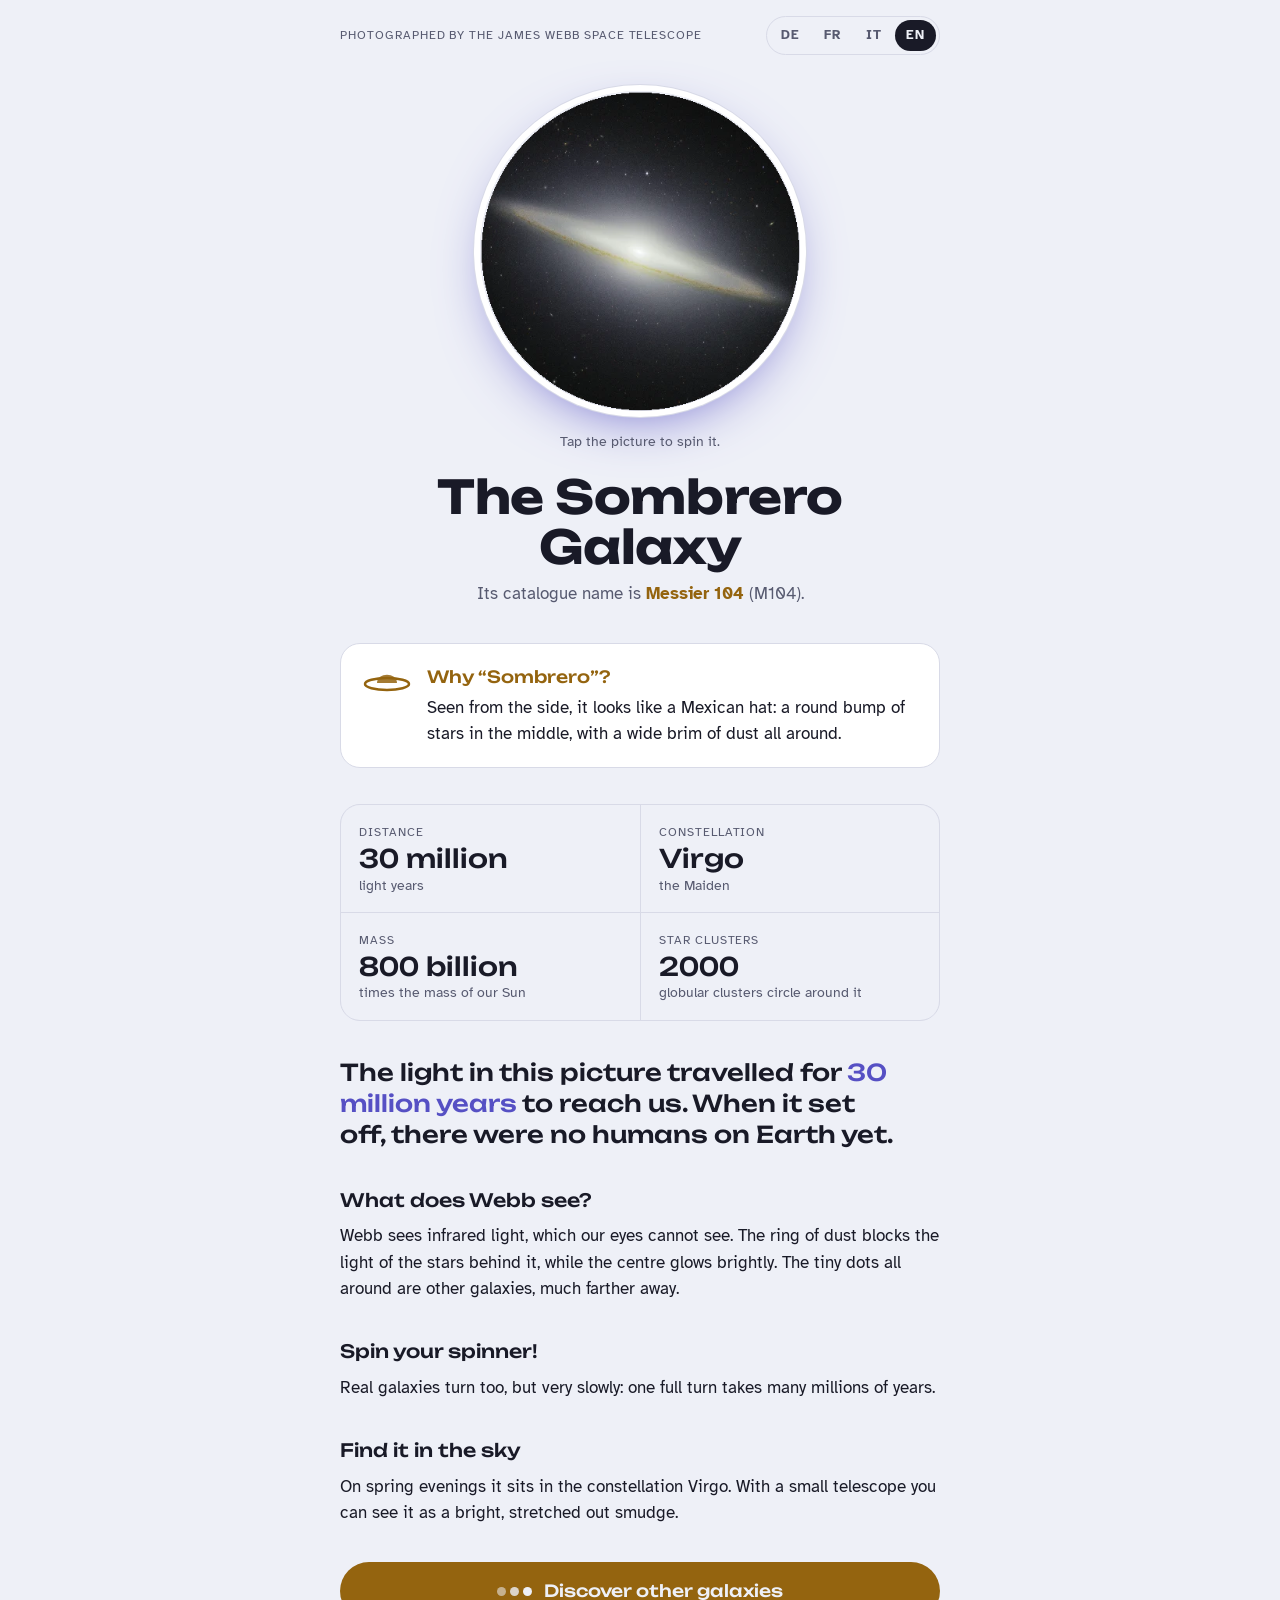
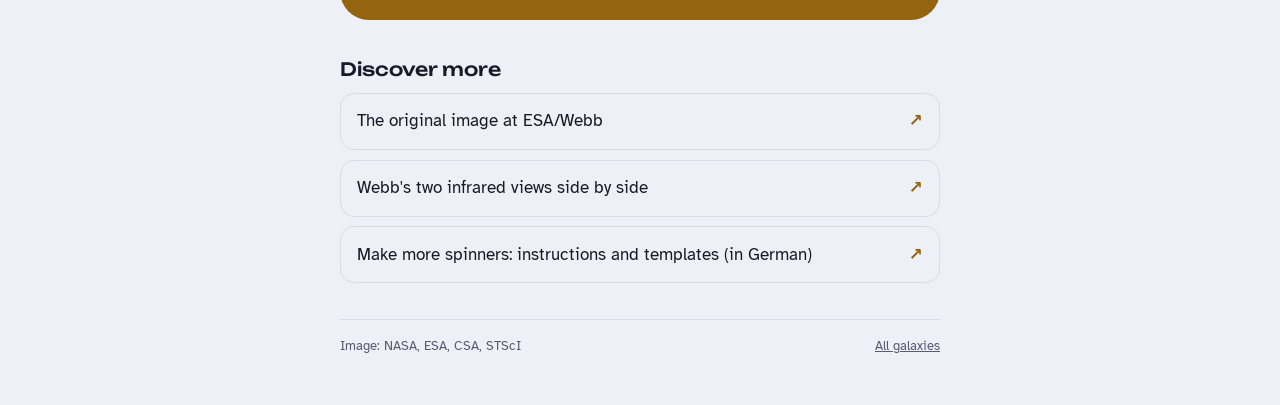
==== sombrero/index.html @ edc6c250 "upload test for the galaxies web site" ====
<!doctype html>
<html lang="de">
<head>
<meta charset="utf-8">
<meta name="viewport" content="width=device-width, initial-scale=1, viewport-fit=cover">
<title>Sombrero Galaxy</title>
<link rel="preconnect" href="https://fonts.googleapis.com">
<link rel="preconnect" href="https://fonts.gstatic.com" crossorigin>
<link rel="stylesheet" href="https://fonts.googleapis.com/css2?family=Unbounded:wght@500;700&family=Atkinson+Hyperlegible:ital,wght@0,400;0,700;1,400&display=swap">
<link rel="stylesheet" href="../assets/site.css">
</head>
<body>
<main class="page">
  <div class="topbar">
    <div class="eyebrow" data-i18n="eyebrow">Aufgenommen vom James Webb Weltraumteleskop</div>
    <div class="langs" role="group" aria-label="Sprache · Langue · Lingua · Language">
      <button type="button" id="lang-de" data-lang="de" aria-pressed="true">DE</button>
      <button type="button" id="lang-fr" data-lang="fr" aria-pressed="false">FR</button>
      <button type="button" id="lang-it" data-lang="it" aria-pressed="false">IT</button>
      <button type="button" id="lang-en" data-lang="en" aria-pressed="false">EN</button>
    </div>
  </div>

  <header class="hero">
    <button class="spinner" id="spinner" type="button" aria-label="Sombrero">
      <img src="../images/sombrero.webp" alt="Die Sombrerogalaxie von der Seite" data-i18n-alt="alt">
    </button>
    <p class="tap" data-i18n="tap">Tippe auf das Bild, um es zu drehen.</p>
    <div>
      <h1 data-i18n="title">Die Sombrero&shy;galaxie</h1>
      <p class="catalog" data-i18n="catalog">Ihr Katalogname ist <b>Messier 104</b> (M104).</p>
    </div>
  </header>

  <div class="brim">
    <svg viewBox="0 0 48 28" aria-hidden="true">
      <ellipse cx="24" cy="18" rx="22" ry="6" fill="none" stroke="currentColor" stroke-width="2.5"/>
      <path d="M14 17 C14 6, 34 6, 34 17" fill="currentColor" opacity="0.85"/>
    </svg>
    <p data-i18n="nick"><strong>Warum «Sombrero»?</strong>Von der Seite sieht sie aus wie ein mexikanischer Hut: in der Mitte ein runder Hügel aus Sternen, rundherum eine breite Krempe aus Staub.</p>
  </div>

  <div class="facts">
    <div class="fact"><span class="k" data-i18n="k1">Entfernung</span><span class="v" data-i18n="v1">30 Millionen</span><span class="u" data-i18n="u1">Lichtjahre</span></div>
    <div class="fact"><span class="k" data-i18n="k2">Sternbild</span><span class="v" data-i18n="v2">Jungfrau</span><span class="u" data-i18n="u2">lateinisch Virgo</span></div>
    <div class="fact"><span class="k" data-i18n="k3">Masse</span><span class="v" data-i18n="v3">800 Milliarden</span><span class="u" data-i18n="u3">mal so schwer wie unsere Sonne</span></div>
    <div class="fact"><span class="k" data-i18n="k4">Sternhaufen</span><span class="v">2000</span><span class="u" data-i18n="u4">Kugelsternhaufen kreisen um sie</span></div>
  </div>

  <p class="wow" data-i18n="wow">Das Licht in diesem Bild war <em>30 Millionen Jahre</em> unterwegs. Als es losflog, gab es noch keine Menschen auf der Erde.</p>

  <section>
    <h2 data-i18n="h_webb">Was sieht Webb?</h2>
    <p data-i18n="p_webb">Webb sieht Infrarotlicht, das unsere Augen nicht sehen können. Der Staubring verdeckt das Licht der Sterne dahinter, und die Mitte leuchtet hell. Die vielen kleinen Pünktchen sind andere Galaxien, noch viel weiter weg.</p>
  </section>

  <section>
    <h2 data-i18n="h_spin">Dreh deinen Kreisel!</h2>
    <p data-i18n="p_spin">Auch echte Galaxien drehen sich, nur sehr langsam: Eine ganze Umdrehung dauert viele Millionen Jahre.</p>
  </section>

  <section>
    <h2 data-i18n="h_sky">Am Himmel finden</h2>
    <p data-i18n="p_sky">Im Frühling steht sie abends im Sternbild Jungfrau. Mit einem kleinen Teleskop siehst du sie als hellen, länglichen Fleck.</p>
  </section>

  <a class="discover" href="../index.html"><span class="dots" aria-hidden="true"><i></i><i></i><i></i></span><span data-i18n="discover">Entdecke weitere Galaxien</span></a>

  <section>
    <h2 data-i18n="h_more">Mehr entdecken</h2>
    <div class="more">
      <a href="https://esawebb.org/images/sombrerogalaxy1/" target="_blank" rel="noopener"><span data-i18n="l1">Das Originalbild bei ESA/Webb</span></a>
      <a href="https://esawebb.org/images/sombrerogalaxy2/" target="_blank" rel="noopener"><span data-i18n="l2">Zwei Infrarotbilder von Webb im Vergleich</span></a>
      <a href="https://astroedu.ch/project/galaxienkreisel/" target="_blank" rel="noopener"><span data-i18n="l3">Mehr Kreisel basteln: Anleitung und Vorlagen</span></a>
    </div>
  </section>

  <footer>
    <span data-i18n="credit">Bild: NASA, ESA, CSA, STScI</span>
    <a href="../index.html" data-i18n="home">Alle Galaxien</a>
  </footer>
</main>

<script src="../assets/i18n.js"></script>
<script>
var T = {
  de: {
    doc: "Sombrerogalaxie",
    eyebrow: "Aufgenommen vom James Webb Weltraumteleskop",
    alt: "Die Sombrerogalaxie von der Seite: ein heller Kern mit einem schmalen Staubring",
    tap: "Tippe auf das Bild, um es zu drehen.",
    title: "Die Sombrero­galaxie",
    catalog: "Ihr Katalogname ist <b>Messier 104</b> (M104).",
    nick: "<strong>Warum «Sombrero»?</strong>Von der Seite sieht sie aus wie ein mexikanischer Hut: in der Mitte ein runder Hügel aus Sternen, rundherum eine breite Krempe aus Staub.",
    k1: "Entfernung", v1: "30 Millionen", u1: "Lichtjahre",
    k2: "Sternbild", v2: "Jungfrau", u2: "lateinisch Virgo",
    k3: "Masse", v3: "800 Milliarden", u3: "mal so schwer wie unsere Sonne",
    k4: "Sternhaufen", u4: "Kugelsternhaufen kreisen um sie",
    wow: "Das Licht in diesem Bild war <em>30 Millionen Jahre</em> unterwegs. Als es losflog, gab es noch keine Menschen auf der Erde.",
    h_webb: "Was sieht Webb?",
    p_webb: "Webb sieht Infrarotlicht, das unsere Augen nicht sehen können. Der Staubring verdeckt das Licht der Sterne dahinter, und die Mitte leuchtet hell. Die vielen kleinen Pünktchen sind andere Galaxien, noch viel weiter weg.",
    h_spin: "Dreh deinen Kreisel!",
    p_spin: "Auch echte Galaxien drehen sich, nur sehr langsam: Eine ganze Umdrehung dauert viele Millionen Jahre.",
    h_sky: "Am Himmel finden",
    p_sky: "Im Frühling steht sie abends im Sternbild Jungfrau. Mit einem kleinen Teleskop siehst du sie als hellen, länglichen Fleck.",
    discover: "Entdecke weitere Galaxien",
    h_more: "Mehr entdecken",
    l1: "Das Originalbild bei ESA/Webb",
    l2: "Zwei Infrarotbilder von Webb im Vergleich",
    l3: "Mehr Kreisel basteln: Anleitung und Vorlagen",
    credit: "Bild: NASA, ESA, CSA, STScI",
    home: "Alle Galaxien"
  },
  fr: {
    doc: "Galaxie du Sombrero",
    eyebrow: "Photographiée par le télescope spatial James Webb",
    alt: "La galaxie du Sombrero vue de côté : un cœur lumineux entouré d'un fin anneau de poussière",
    tap: "Touche l'image pour la faire tourner.",
    title: "La galaxie du Sombrero",
    catalog: "Son nom de catalogue est <b>Messier 104</b> (M104).",
    nick: "<strong>Pourquoi « Sombrero » ?</strong>Vue de côté, elle ressemble à un chapeau mexicain : au centre, une bosse ronde faite d'étoiles, et tout autour un large bord de poussière.",
    k1: "Distance", v1: "30 millions", u1: "d'années de voyage pour sa lumière",
    k2: "Constellation", v2: "la Vierge", u2: "en latin Virgo",
    k3: "Masse", v3: "800 milliards", u3: "de fois notre Soleil",
    k4: "Amas d'étoiles", u4: "amas globulaires tournent autour d'elle",
    wow: "La lumière de cette image a voyagé pendant <em>30 millions d'années</em>. Quand elle est partie, il n'y avait encore aucun humain sur la Terre.",
    h_webb: "Que voit Webb ?",
    p_webb: "Webb voit la lumière infrarouge, invisible pour nos yeux. L'anneau de poussière cache la lumière des étoiles derrière lui, et le centre brille très fort. Les petits points tout autour sont d'autres galaxies, encore beaucoup plus loin.",
    h_spin: "Fais tourner ta toupie !",
    p_spin: "Les vraies galaxies tournent aussi, mais très lentement : un tour complet dure des millions d'années.",
    h_sky: "La trouver dans le ciel",
    p_sky: "Au printemps, le soir, elle se trouve dans la constellation de la Vierge. Avec un petit télescope, on la voit comme une tache claire et allongée.",
    discover: "Découvre d'autres galaxies",
    h_more: "En savoir plus",
    l1: "L'image originale sur ESA/Webb",
    l2: "Deux images infrarouges de Webb côte à côte",
    l3: "Fabrique d'autres toupies : instructions et modèles (en allemand)",
    credit: "Image : NASA, ESA, CSA, STScI",
    home: "Toutes les galaxies"
  },
  it: {
    doc: "Galassia Sombrero",
    eyebrow: "Fotografata dal telescopio spaziale James Webb",
    alt: "La galassia Sombrero vista di lato: un nucleo luminoso con un sottile anello di polvere",
    tap: "Tocca l'immagine per farla girare.",
    title: "La galassia Sombrero",
    catalog: "Il suo nome nel catalogo è <b>Messier 104</b> (M104).",
    nick: "<strong>Perché «Sombrero»?</strong>Vista di lato, sembra un cappello messicano: al centro una cupola rotonda di stelle, tutto intorno una larga tesa di polvere.",
    k1: "Distanza", v1: "30 milioni", u1: "di anni luce",
    k2: "Costellazione", v2: "Vergine", u2: "in latino Virgo",
    k3: "Massa", v3: "800 miliardi", u3: "di volte il nostro Sole",
    k4: "Ammassi stellari", u4: "ammassi globulari le girano intorno",
    wow: "La luce di questa immagine ha viaggiato per <em>30 milioni di anni</em>. Quando è partita, sulla Terra non c'erano ancora esseri umani.",
    h_webb: "Che cosa vede Webb?",
    p_webb: "Webb vede la luce infrarossa, invisibile ai nostri occhi. L'anello di polvere nasconde la luce delle stelle dietro di sé, mentre il centro brilla forte. I puntini tutto intorno sono altre galassie, molto più lontane.",
    h_spin: "Fai girare la tua trottola!",
    p_spin: "Anche le vere galassie girano, ma molto lentamente: un giro completo dura molti milioni di anni.",
    h_sky: "Trovala nel cielo",
    p_sky: "In primavera, la sera, si trova nella costellazione della Vergine. Con un piccolo telescopio la vedi come una macchia chiara e allungata.",
    discover: "Scopri altre galassie",
    h_more: "Scopri di più",
    l1: "L'immagine originale su ESA/Webb",
    l2: "Due immagini infrarosse di Webb a confronto",
    l3: "Costruisci altre trottole: istruzioni e modelli (in tedesco)",
    credit: "Immagine: NASA, ESA, CSA, STScI",
    home: "Tutte le galassie"
  },
  en: {
    doc: "Sombrero Galaxy",
    eyebrow: "Photographed by the James Webb Space Telescope",
    alt: "The Sombrero Galaxy seen from the side: a bright core with a thin ring of dust",
    tap: "Tap the picture to spin it.",
    title: "The Sombrero Galaxy",
    catalog: "Its catalogue name is <b>Messier 104</b> (M104).",
    nick: "<strong>Why “Sombrero”?</strong>Seen from the side, it looks like a Mexican hat: a round bump of stars in the middle, with a wide brim of dust all around.",
    k1: "Distance", v1: "30 million", u1: "light years",
    k2: "Constellation", v2: "Virgo", u2: "the Maiden",
    k3: "Mass", v3: "800 billion", u3: "times the mass of our Sun",
    k4: "Star clusters", u4: "globular clusters circle around it",
    wow: "The light in this picture travelled for <em>30 million years</em> to reach us. When it set off, there were no humans on Earth yet.",
    h_webb: "What does Webb see?",
    p_webb: "Webb sees infrared light, which our eyes cannot see. The ring of dust blocks the light of the stars behind it, while the centre glows brightly. The tiny dots all around are other galaxies, much farther away.",
    h_spin: "Spin your spinner!",
    p_spin: "Real galaxies turn too, but very slowly: one full turn takes many millions of years.",
    h_sky: "Find it in the sky",
    p_sky: "On spring evenings it sits in the constellation Virgo. With a small telescope you can see it as a bright, stretched out smudge.",
    discover: "Discover other galaxies",
    h_more: "Discover more",
    l1: "The original image at ESA/Webb",
    l2: "Webb's two infrared views side by side",
    l3: "Make more spinners: instructions and templates (in German)",
    credit: "Image: NASA, ESA, CSA, STScI",
    home: "All galaxies"
  }
};
initI18n(T);
initSpinner();
</script>
</body>
</html>
---- assets/site.css ----
/* Galaxienkreisel: shared styles for the home page and every galaxy page.
   Layout: one phone first column, like a museum label you hold in your hand. */
:root {
  --bg: #0d0e15;
  --surface: #171926;
  --fg: #ecebf3;
  --muted: #a4a4ba;
  --line: #2a2c3d;
  --dust: #e2b86f;
  --glow: #b8b5ff;
  --display: "Unbounded", "Trebuchet MS", system-ui, sans-serif;
  --body: "Atkinson Hyperlegible", "Segoe UI", system-ui, sans-serif;
  color-scheme: dark;
}
@media (prefers-color-scheme: light) {
  :root:not([data-theme="dark"]) {
    --bg: #eef0f7; --surface: #ffffff; --fg: #191a27; --muted: #575a70;
    --line: #d8dae7; --dust: #94640f; --glow: #5650c4; color-scheme: light;
  }
}
:root[data-theme="light"] {
  --bg: #eef0f7; --surface: #ffffff; --fg: #191a27; --muted: #575a70;
  --line: #d8dae7; --dust: #94640f; --glow: #5650c4; color-scheme: light;
}
* { box-sizing: border-box; }
html { -webkit-text-size-adjust: 100%; }
body {
  margin: 0;
  background: var(--bg);
  color: var(--fg);
  font-family: var(--body);
  font-size: 1.0625rem;
  line-height: 1.55;
}
img { max-width: 100%; }
[hidden] { display: none !important; }

.page {
  max-width: 40rem;
  margin: 0 auto;
  padding-inline: 1.25rem;
  padding-block: 1rem 3rem;
  display: flex;
  flex-direction: column;
  gap: 2.25rem;
}
.page.wide { max-width: 56rem; }

/* Top bar with language switch */
.topbar { display: flex; flex-wrap: wrap; justify-content: space-between; align-items: center; gap: 0.75rem 1rem; }
.eyebrow { font-size: 0.75rem; letter-spacing: 0.08em; text-transform: uppercase; color: var(--muted); min-width: 0; }
.eyebrow a { color: inherit; text-decoration: none; }
.eyebrow a:hover { color: var(--fg); }
.langs { display: flex; border: 1px solid var(--line); border-radius: 999px; padding: 3px; gap: 2px; flex-shrink: 0; }
.langs button {
  font: 700 0.8125rem/1 var(--body);
  letter-spacing: 0.06em;
  color: var(--muted);
  background: transparent;
  border: 0;
  border-radius: 999px;
  padding: 0.55rem 0.7rem;
  cursor: pointer;
}
.langs button[aria-pressed="true"] { background: var(--fg); color: var(--bg); }
.langs button:focus-visible, a:focus-visible, .spinner:focus-visible { outline: 2px solid var(--glow); outline-offset: 3px; }

h1 {
  font-family: var(--display);
  font-weight: 700;
  font-size: clamp(2rem, 8vw, 2.9rem);
  line-height: 1.08;
  letter-spacing: -0.01em;
  margin: 0;
  text-wrap: balance;
}
h2 { font-family: var(--display); font-weight: 500; font-size: 1.15rem; margin: 0 0 0.5rem; text-wrap: balance; }
section p { margin: 0; max-width: 62ch; }

/* Galaxy page: spinning hero */
.hero { display: flex; flex-direction: column; align-items: center; gap: 1.25rem; text-align: center; }
.spinner {
  width: min(78vw, 20rem);
  max-width: 100%;
  aspect-ratio: 1;
  border-radius: 50%;
  border: 0;
  padding: 0;
  background: transparent;
  cursor: pointer;
  box-shadow: 0 0 0 6px var(--surface), 0 0 0 7px var(--line), 0 18px 60px -20px var(--glow);
}
.spinner img { width: 100%; height: 100%; display: block; border-radius: 50%; animation: turn 60s linear infinite; }
@keyframes turn { to { transform: rotate(360deg); } }
@media (prefers-reduced-motion: reduce) { .spinner img, .card img { animation: none !important; } }
.tap { font-size: 0.875rem; color: var(--muted); margin: 0; }
.catalog { margin: 0.5rem 0 0; color: var(--muted); }
.catalog b { color: var(--dust); font-weight: 700; }

.brim {
  background: var(--surface);
  border: 1px solid var(--line);
  border-radius: 1.25rem;
  padding: 1.25rem 1.35rem;
  display: grid;
  grid-template-columns: auto 1fr;
  gap: 1rem;
  align-items: start;
}
.brim svg { width: 3rem; height: auto; margin-top: 0.15rem; color: var(--dust); }
.brim p { margin: 0; min-width: 0; }
.brim strong { display: block; font-family: var(--display); font-weight: 500; font-size: 1.05rem; margin-bottom: 0.3rem; color: var(--dust); }

.facts {
  display: grid;
  grid-template-columns: repeat(2, minmax(0, 1fr));
  gap: 1px;
  background: var(--line);
  border: 1px solid var(--line);
  border-radius: 1.25rem;
  overflow: hidden;
}
.fact { background: var(--bg); padding: 1.1rem 1.15rem; display: flex; flex-direction: column; gap: 0.15rem; min-width: 0; }
.fact .k { font-size: 0.75rem; letter-spacing: 0.08em; text-transform: uppercase; color: var(--muted); }
.fact .v { font-family: var(--display); font-weight: 500; font-size: clamp(1.2rem, 5vw, 1.6rem); line-height: 1.15; font-variant-numeric: tabular-nums; overflow-wrap: anywhere; }
.fact .u { font-size: 0.9rem; color: var(--muted); line-height: 1.3; }

.wow { font-family: var(--display); font-weight: 500; font-size: clamp(1.2rem, 4.6vw, 1.45rem); line-height: 1.35; margin: 0; text-wrap: balance; }
.wow em { font-style: normal; color: var(--glow); }

/* Big "discover other galaxies" button */
.discover {
  display: flex; align-items: center; justify-content: center; gap: 0.75rem;
  text-decoration: none;
  font-family: var(--display); font-weight: 500; font-size: 1.05rem;
  color: var(--bg); background: var(--dust);
  border-radius: 999px;
  padding: 1rem 1.5rem;
  text-align: center;
}
.discover:hover { filter: brightness(1.08); }
.discover .dots { display: inline-flex; gap: 4px; flex-shrink: 0; }
.discover .dots i { width: 9px; height: 9px; border-radius: 50%; background: currentColor; opacity: 0.55; }
.discover .dots i:nth-child(2) { opacity: 0.8; }
.discover .dots i:nth-child(3) { opacity: 1; }

.more { display: flex; flex-direction: column; gap: 0.6rem; }
.more a {
  display: flex; justify-content: space-between; align-items: center; gap: 1rem;
  text-decoration: none; color: var(--fg);
  border: 1px solid var(--line); border-radius: 0.9rem;
  padding: 0.9rem 1rem;
}
.more a span { min-width: 0; }
.more a::after { content: "↗"; color: var(--dust); font-weight: 700; flex-shrink: 0; }
.more a:hover { border-color: var(--dust); }

footer { font-size: 0.8125rem; color: var(--muted); border-top: 1px solid var(--line); padding-top: 1rem; display: flex; flex-wrap: wrap; justify-content: space-between; gap: 0.5rem 1rem; }
footer a { color: inherit; }

/* Home page: gallery by telescope */
.intro { margin: 0.9rem 0 0; color: var(--muted); max-width: 52ch; font-size: 1.1rem; }
.scope { display: flex; flex-direction: column; gap: 1.1rem; }
.scope-head { display: grid; grid-template-columns: auto 1fr; gap: 0.25rem 0.9rem; align-items: baseline; border-bottom: 1px solid var(--line); padding-bottom: 0.9rem; }
.scope-head h2 { margin: 0; font-size: clamp(1.25rem, 4.5vw, 1.6rem); }
.scope-head .since { font-size: 0.75rem; letter-spacing: 0.08em; text-transform: uppercase; color: var(--dust); white-space: nowrap; }
.scope-head p { grid-column: 1 / -1; margin: 0; color: var(--muted); max-width: 60ch; }
.cards { display: grid; grid-template-columns: repeat(auto-fill, minmax(8.5rem, 1fr)); gap: 1.5rem 1rem; }
.card { display: flex; flex-direction: column; align-items: center; gap: 0.6rem; text-align: center; text-decoration: none; color: var(--fg); min-width: 0; }
.card .disc { width: 100%; max-width: 10rem; aspect-ratio: 1; border-radius: 50%; overflow: hidden; box-shadow: 0 0 0 4px var(--surface), 0 0 0 5px var(--line); transition: box-shadow 0.2s; }
.card img { width: 100%; height: 100%; display: block; object-fit: cover; }
a.card:hover .disc { box-shadow: 0 0 0 4px var(--surface), 0 0 0 5px var(--dust), 0 10px 40px -12px var(--glow); }
a.card:hover img { animation: turn 8s linear infinite; }
.card .name { font-weight: 700; line-height: 1.25; overflow-wrap: anywhere; }
.card.soon { opacity: 0.55; }
.card .badge { font-size: 0.7rem; letter-spacing: 0.08em; text-transform: uppercase; color: var(--muted); }
.empty { margin: 0; color: var(--muted); font-style: italic; }
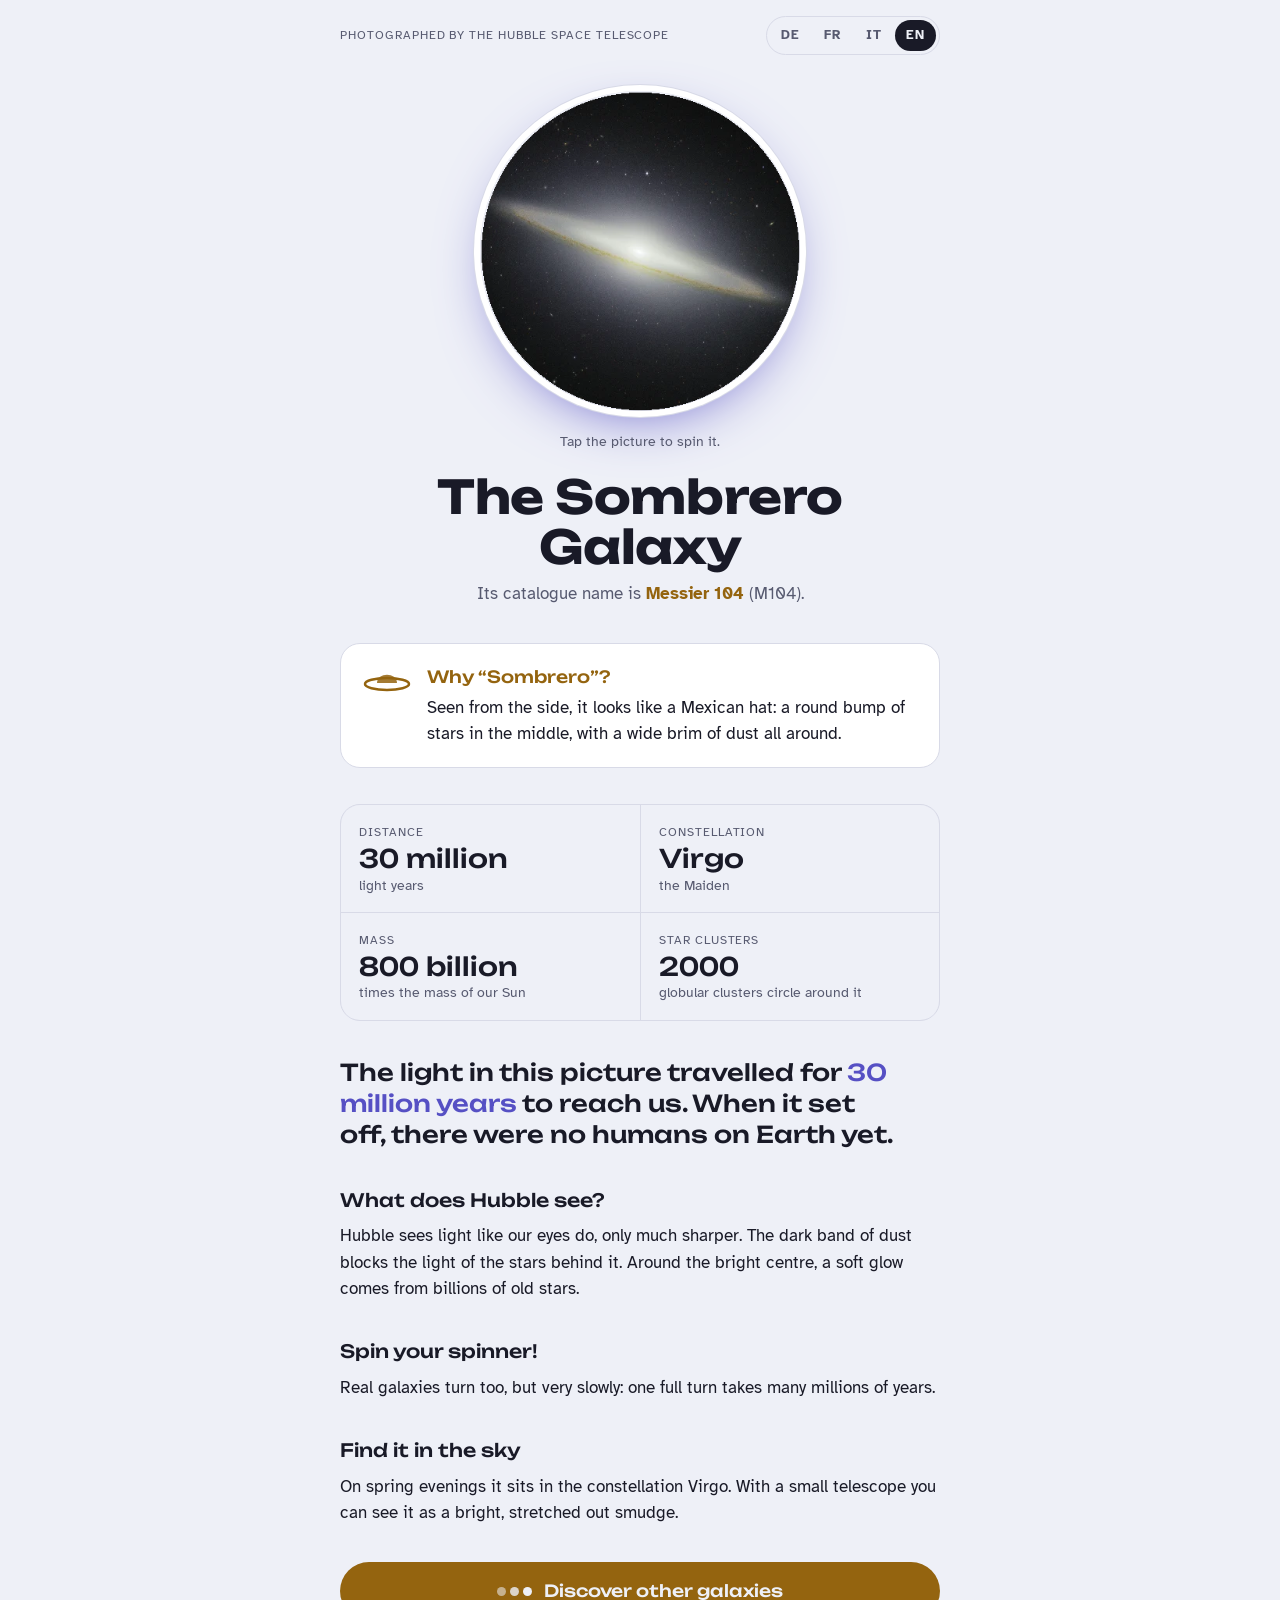
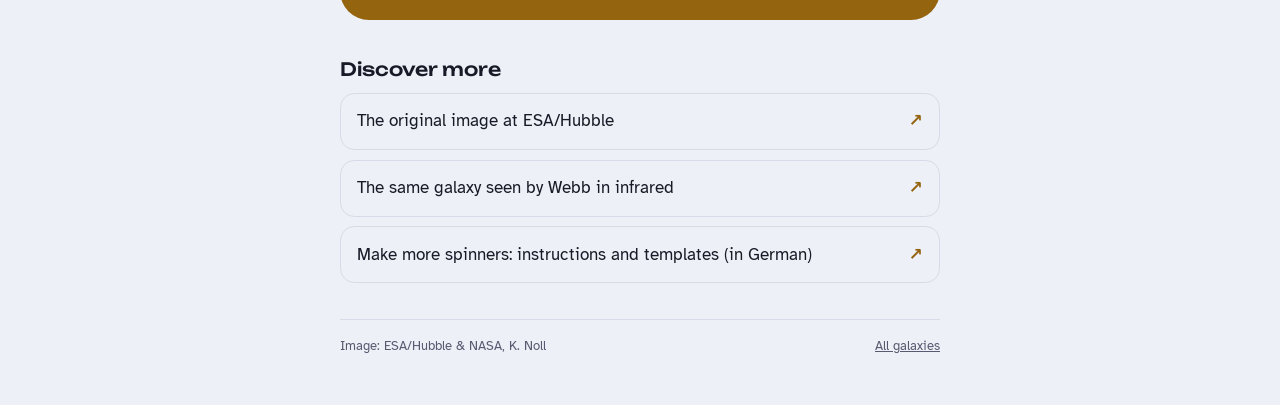
==== commit 8acc120f: "move sombrero to HST" ====
--- a/sombrero/index.html
+++ b/sombrero/index.html
@@ -12,7 +12,7 @@
 <body>
 <main class="page">
   <div class="topbar">
-    <div class="eyebrow" data-i18n="eyebrow">Aufgenommen vom James Webb Weltraumteleskop</div>
+    <div class="eyebrow" data-i18n="eyebrow">Aufgenommen vom Hubble Weltraumteleskop</div>
     <div class="langs" role="group" aria-label="Sprache · Langue · Lingua · Language">
       <button type="button" id="lang-de" data-lang="de" aria-pressed="true">DE</button>
       <button type="button" id="lang-fr" data-lang="fr" aria-pressed="false">FR</button>
@@ -50,8 +50,8 @@
   <p class="wow" data-i18n="wow">Das Licht in diesem Bild war <em>30 Millionen Jahre</em> unterwegs. Als es losflog, gab es noch keine Menschen auf der Erde.</p>
 
   <section>
-    <h2 data-i18n="h_webb">Was sieht Webb?</h2>
-    <p data-i18n="p_webb">Webb sieht Infrarotlicht, das unsere Augen nicht sehen können. Der Staubring verdeckt das Licht der Sterne dahinter, und die Mitte leuchtet hell. Die vielen kleinen Pünktchen sind andere Galaxien, noch viel weiter weg.</p>
+    <h2 data-i18n="h_webb">Was sieht Hubble?</h2>
+    <p data-i18n="p_webb">Hubble sieht Licht wie unsere Augen, nur viel schärfer. Der dunkle Staubstreifen verdeckt das Licht der Sterne dahinter. Um die helle Mitte leuchtet ein weicher Schein aus Milliarden alter Sterne.</p>
   </section>
 
   <section>
@@ -69,14 +69,14 @@
   <section>
     <h2 data-i18n="h_more">Mehr entdecken</h2>
     <div class="more">
-      <a href="https://esawebb.org/images/sombrerogalaxy1/" target="_blank" rel="noopener"><span data-i18n="l1">Das Originalbild bei ESA/Webb</span></a>
-      <a href="https://esawebb.org/images/sombrerogalaxy2/" target="_blank" rel="noopener"><span data-i18n="l2">Zwei Infrarotbilder von Webb im Vergleich</span></a>
+      <a href="https://esahubble.org/images/heic2506a/" target="_blank" rel="noopener"><span data-i18n="l1">Das Originalbild bei ESA/Hubble</span></a>
+      <a href="https://esawebb.org/images/sombrerogalaxy2/" target="_blank" rel="noopener"><span data-i18n="l2">Dieselbe Galaxie, gesehen von Webb im Infrarot</span></a>
       <a href="https://astroedu.ch/project/galaxienkreisel/" target="_blank" rel="noopener"><span data-i18n="l3">Mehr Kreisel basteln: Anleitung und Vorlagen</span></a>
     </div>
   </section>
 
   <footer>
-    <span data-i18n="credit">Bild: NASA, ESA, CSA, STScI</span>
+    <span data-i18n="credit">Bild: ESA/Hubble & NASA, K. Noll</span>
     <a href="../index.html" data-i18n="home">Alle Galaxien</a>
   </footer>
 </main>
@@ -86,7 +86,7 @@
 var T = {
   de: {
     doc: "Sombrerogalaxie",
-    eyebrow: "Aufgenommen vom James Webb Weltraumteleskop",
+    eyebrow: "Aufgenommen vom Hubble Weltraumteleskop",
     alt: "Die Sombrerogalaxie von der Seite: ein heller Kern mit einem schmalen Staubring",
     tap: "Tippe auf das Bild, um es zu drehen.",
     title: "Die Sombrero­galaxie",
@@ -97,23 +97,23 @@
     k3: "Masse", v3: "800 Milliarden", u3: "mal so schwer wie unsere Sonne",
     k4: "Sternhaufen", u4: "Kugelsternhaufen kreisen um sie",
     wow: "Das Licht in diesem Bild war <em>30 Millionen Jahre</em> unterwegs. Als es losflog, gab es noch keine Menschen auf der Erde.",
-    h_webb: "Was sieht Webb?",
-    p_webb: "Webb sieht Infrarotlicht, das unsere Augen nicht sehen können. Der Staubring verdeckt das Licht der Sterne dahinter, und die Mitte leuchtet hell. Die vielen kleinen Pünktchen sind andere Galaxien, noch viel weiter weg.",
+    h_webb: "Was sieht Hubble?",
+    p_webb: "Hubble sieht Licht wie unsere Augen, nur viel schärfer. Der dunkle Staubstreifen verdeckt das Licht der Sterne dahinter. Um die helle Mitte leuchtet ein weicher Schein aus Milliarden alter Sterne.",
     h_spin: "Dreh deinen Kreisel!",
     p_spin: "Auch echte Galaxien drehen sich, nur sehr langsam: Eine ganze Umdrehung dauert viele Millionen Jahre.",
     h_sky: "Am Himmel finden",
     p_sky: "Im Frühling steht sie abends im Sternbild Jungfrau. Mit einem kleinen Teleskop siehst du sie als hellen, länglichen Fleck.",
     discover: "Entdecke weitere Galaxien",
     h_more: "Mehr entdecken",
-    l1: "Das Originalbild bei ESA/Webb",
-    l2: "Zwei Infrarotbilder von Webb im Vergleich",
+    l1: "Das Originalbild bei ESA/Hubble",
+    l2: "Dieselbe Galaxie, gesehen von Webb im Infrarot",
     l3: "Mehr Kreisel basteln: Anleitung und Vorlagen",
-    credit: "Bild: NASA, ESA, CSA, STScI",
+    credit: "Bild: ESA/Hubble & NASA, K. Noll",
     home: "Alle Galaxien"
   },
   fr: {
     doc: "Galaxie du Sombrero",
-    eyebrow: "Photographiée par le télescope spatial James Webb",
+    eyebrow: "Photographiée par le télescope spatial Hubble",
     alt: "La galaxie du Sombrero vue de côté : un cœur lumineux entouré d'un fin anneau de poussière",
     tap: "Touche l'image pour la faire tourner.",
     title: "La galaxie du Sombrero",
@@ -124,23 +124,23 @@
     k3: "Masse", v3: "800 milliards", u3: "de fois notre Soleil",
     k4: "Amas d'étoiles", u4: "amas globulaires tournent autour d'elle",
     wow: "La lumière de cette image a voyagé pendant <em>30 millions d'années</em>. Quand elle est partie, il n'y avait encore aucun humain sur la Terre.",
-    h_webb: "Que voit Webb ?",
-    p_webb: "Webb voit la lumière infrarouge, invisible pour nos yeux. L'anneau de poussière cache la lumière des étoiles derrière lui, et le centre brille très fort. Les petits points tout autour sont d'autres galaxies, encore beaucoup plus loin.",
+    h_webb: "Que voit Hubble ?",
+    p_webb: "Hubble voit la lumière comme nos yeux, mais beaucoup plus nettement. La bande sombre de poussière cache la lumière des étoiles derrière elle. Autour du centre brillant, une douce lueur vient de milliards de vieilles étoiles.",
     h_spin: "Fais tourner ta toupie !",
     p_spin: "Les vraies galaxies tournent aussi, mais très lentement : un tour complet dure des millions d'années.",
     h_sky: "La trouver dans le ciel",
     p_sky: "Au printemps, le soir, elle se trouve dans la constellation de la Vierge. Avec un petit télescope, on la voit comme une tache claire et allongée.",
     discover: "Découvre d'autres galaxies",
     h_more: "En savoir plus",
-    l1: "L'image originale sur ESA/Webb",
-    l2: "Deux images infrarouges de Webb côte à côte",
+    l1: "L'image originale sur ESA/Hubble",
+    l2: "La même galaxie vue par Webb en infrarouge",
     l3: "Fabrique d'autres toupies : instructions et modèles (en allemand)",
-    credit: "Image : NASA, ESA, CSA, STScI",
+    credit: "Image : ESA/Hubble & NASA, K. Noll",
     home: "Toutes les galaxies"
   },
   it: {
     doc: "Galassia Sombrero",
-    eyebrow: "Fotografata dal telescopio spaziale James Webb",
+    eyebrow: "Fotografata dal telescopio spaziale Hubble",
     alt: "La galassia Sombrero vista di lato: un nucleo luminoso con un sottile anello di polvere",
     tap: "Tocca l'immagine per farla girare.",
     title: "La galassia Sombrero",
@@ -151,23 +151,23 @@
     k3: "Massa", v3: "800 miliardi", u3: "di volte il nostro Sole",
     k4: "Ammassi stellari", u4: "ammassi globulari le girano intorno",
     wow: "La luce di questa immagine ha viaggiato per <em>30 milioni di anni</em>. Quando è partita, sulla Terra non c'erano ancora esseri umani.",
-    h_webb: "Che cosa vede Webb?",
-    p_webb: "Webb vede la luce infrarossa, invisibile ai nostri occhi. L'anello di polvere nasconde la luce delle stelle dietro di sé, mentre il centro brilla forte. I puntini tutto intorno sono altre galassie, molto più lontane.",
+    h_webb: "Che cosa vede Hubble?",
+    p_webb: "Hubble vede la luce come i nostri occhi, ma molto più nitida. La striscia scura di polvere nasconde la luce delle stelle dietro di essa. Intorno al centro luminoso brilla un alone morbido di miliardi di stelle antiche.",
     h_spin: "Fai girare la tua trottola!",
     p_spin: "Anche le vere galassie girano, ma molto lentamente: un giro completo dura molti milioni di anni.",
     h_sky: "Trovala nel cielo",
     p_sky: "In primavera, la sera, si trova nella costellazione della Vergine. Con un piccolo telescopio la vedi come una macchia chiara e allungata.",
     discover: "Scopri altre galassie",
     h_more: "Scopri di più",
-    l1: "L'immagine originale su ESA/Webb",
-    l2: "Due immagini infrarosse di Webb a confronto",
+    l1: "L'immagine originale su ESA/Hubble",
+    l2: "La stessa galassia vista da Webb nell'infrarosso",
     l3: "Costruisci altre trottole: istruzioni e modelli (in tedesco)",
-    credit: "Immagine: NASA, ESA, CSA, STScI",
+    credit: "Immagine: ESA/Hubble & NASA, K. Noll",
     home: "Tutte le galassie"
   },
   en: {
     doc: "Sombrero Galaxy",
-    eyebrow: "Photographed by the James Webb Space Telescope",
+    eyebrow: "Photographed by the Hubble Space Telescope",
     alt: "The Sombrero Galaxy seen from the side: a bright core with a thin ring of dust",
     tap: "Tap the picture to spin it.",
     title: "The Sombrero Galaxy",
@@ -178,18 +178,18 @@
     k3: "Mass", v3: "800 billion", u3: "times the mass of our Sun",
     k4: "Star clusters", u4: "globular clusters circle around it",
     wow: "The light in this picture travelled for <em>30 million years</em> to reach us. When it set off, there were no humans on Earth yet.",
-    h_webb: "What does Webb see?",
-    p_webb: "Webb sees infrared light, which our eyes cannot see. The ring of dust blocks the light of the stars behind it, while the centre glows brightly. The tiny dots all around are other galaxies, much farther away.",
+    h_webb: "What does Hubble see?",
+    p_webb: "Hubble sees light like our eyes do, only much sharper. The dark band of dust blocks the light of the stars behind it. Around the bright centre, a soft glow comes from billions of old stars.",
     h_spin: "Spin your spinner!",
     p_spin: "Real galaxies turn too, but very slowly: one full turn takes many millions of years.",
     h_sky: "Find it in the sky",
     p_sky: "On spring evenings it sits in the constellation Virgo. With a small telescope you can see it as a bright, stretched out smudge.",
     discover: "Discover other galaxies",
     h_more: "Discover more",
-    l1: "The original image at ESA/Webb",
-    l2: "Webb's two infrared views side by side",
+    l1: "The original image at ESA/Hubble",
+    l2: "The same galaxy seen by Webb in infrared",
     l3: "Make more spinners: instructions and templates (in German)",
-    credit: "Image: NASA, ESA, CSA, STScI",
+    credit: "Image: ESA/Hubble & NASA, K. Noll",
     home: "All galaxies"
   }
 };
